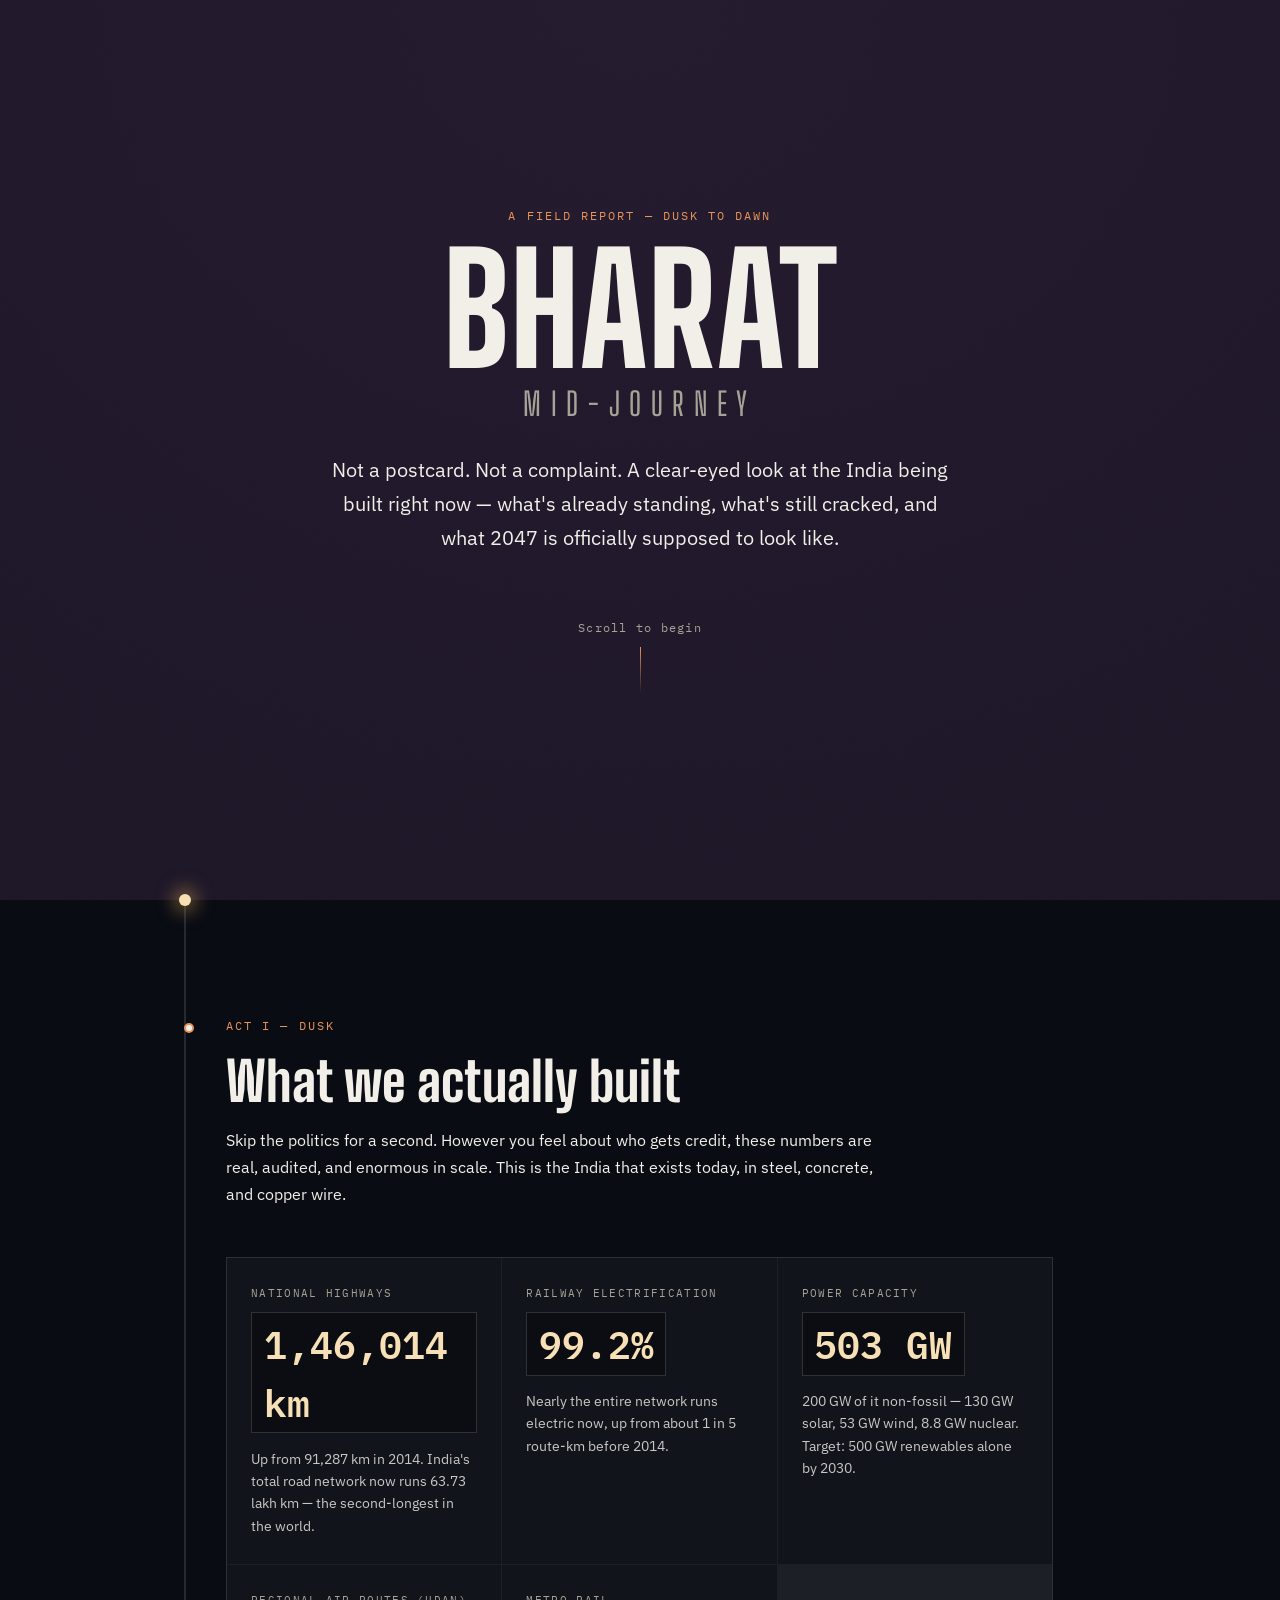
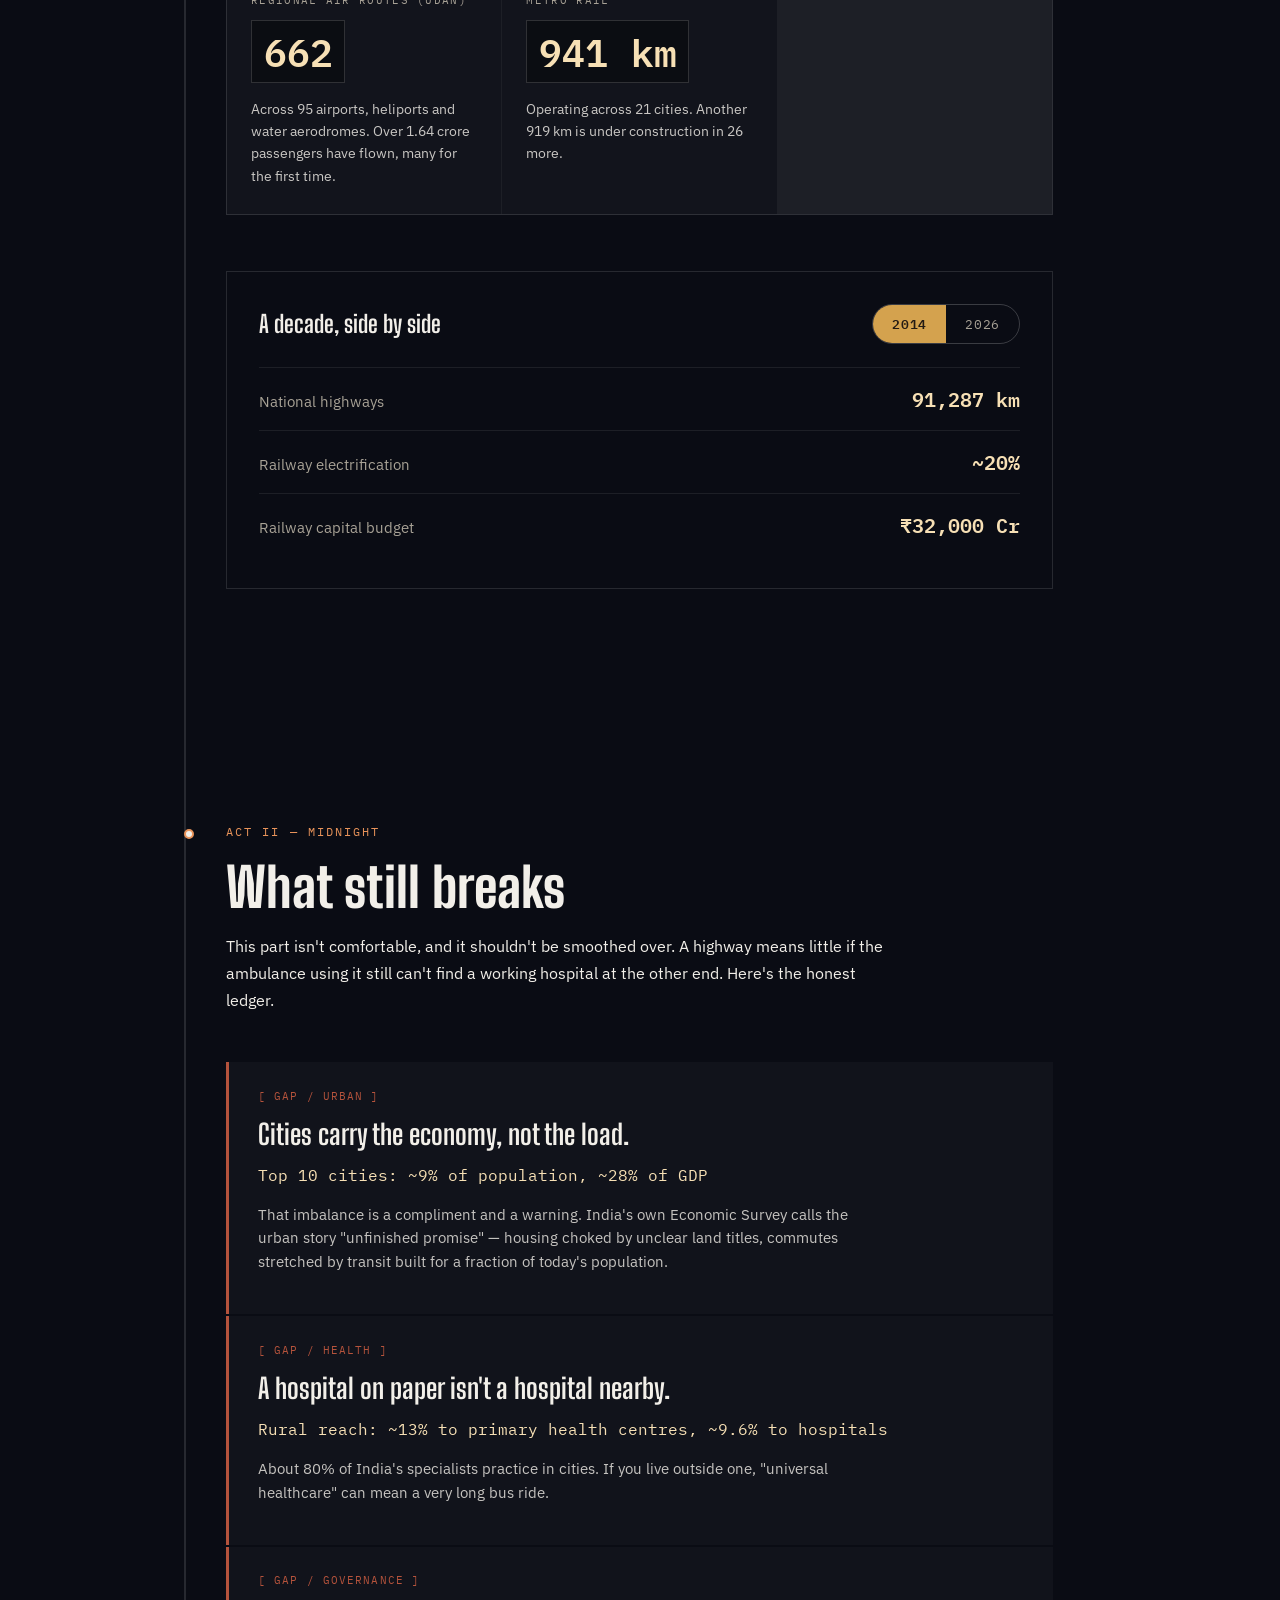
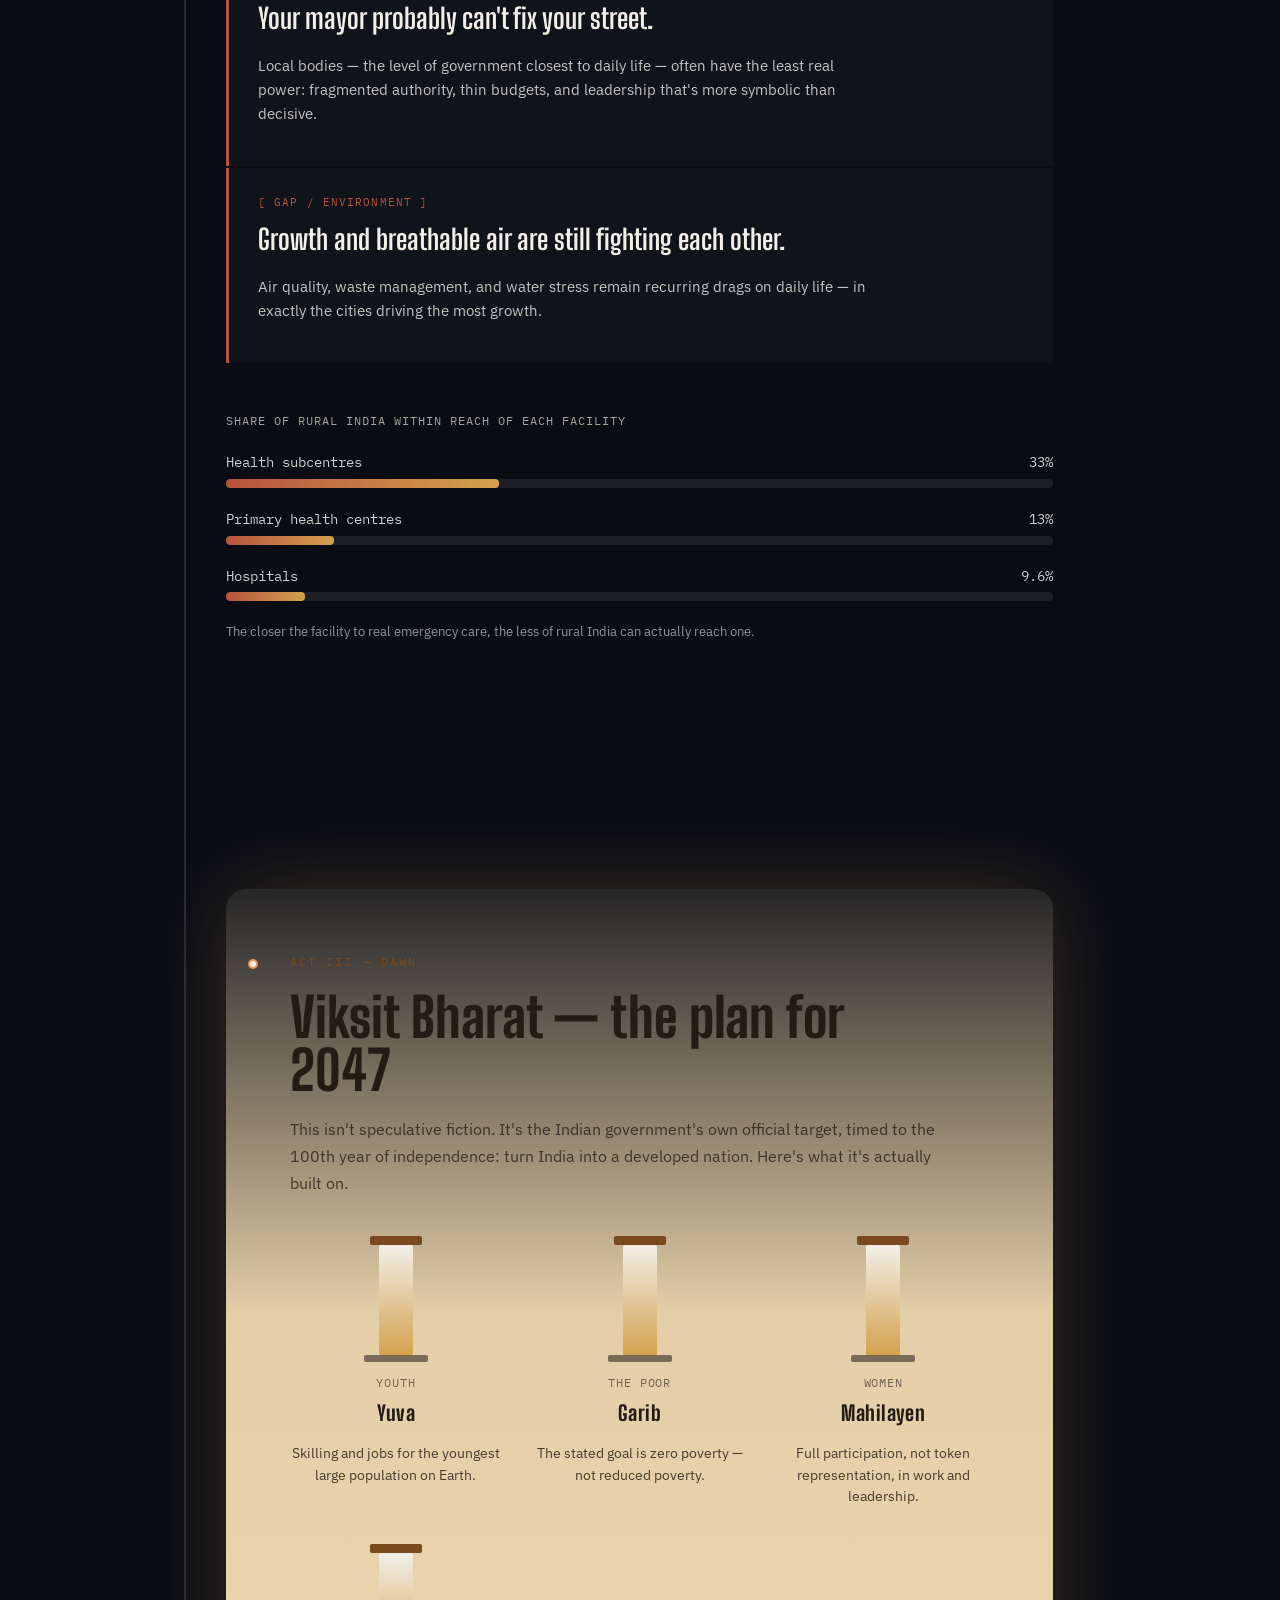
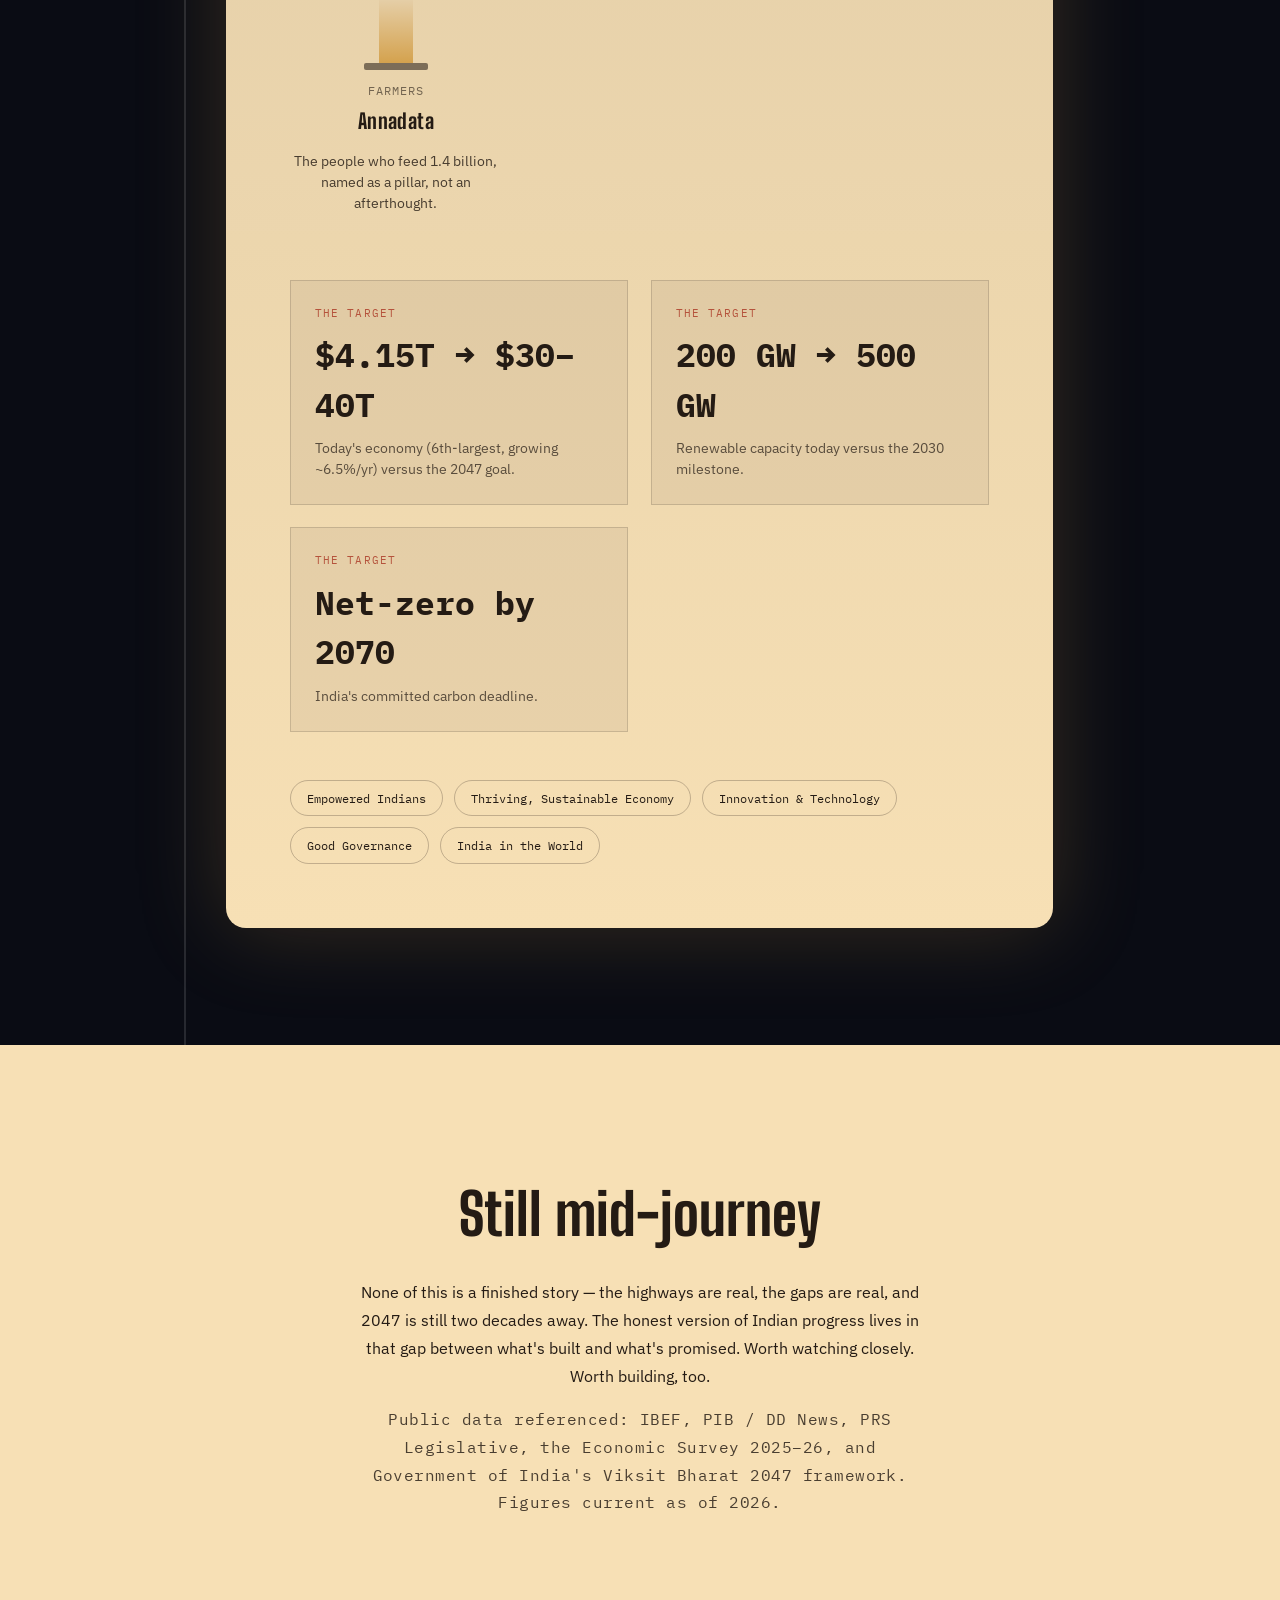
==== bharat-dusk-to-dawn.html @ 15429bdc "Add files via upload" ====
<!DOCTYPE html>
<html lang="en">
<head>
<meta charset="UTF-8">
<meta name="viewport" content="width=device-width, initial-scale=1.0">
<title>Bharat, Mid-Journey — Dusk to Dawn</title>
<meta name="description" content="A field report on India's infrastructure — what's built, what still breaks, and the official 2047 vision.">
<link rel="preconnect" href="https://fonts.googleapis.com">
<link rel="preconnect" href="https://fonts.gstatic.com" crossorigin>
<link href="https://fonts.googleapis.com/css2?family=Big+Shoulders+Display:wght@400;600;700;800;900&family=IBM+Plex+Sans:wght@400;500;600;700&family=IBM+Plex+Mono:wght@400;500;600;700&display=swap" rel="stylesheet">
<style>
  :root{
    --dusk-1:#241b2e;
    --dusk-2:#3a2b45;
    --dusk-glow:#e8935a;
    --midnight-1:#0a0c14;
    --midnight-2:#12141f;
    --rust:#b5533c;
    --dawn-1:#7a4a1e;
    --dawn-2:#d4a24e;
    --dawn-3:#f7e0b5;
    --ink:#241b14;
    --paper:#f2efe9;
    --muted:#a8a296;
    --font-display:'Big Shoulders Display', sans-serif;
    --font-body:'IBM Plex Sans', sans-serif;
    --font-mono:'IBM Plex Mono', monospace;
  }
  *,*::before,*::after{ box-sizing:border-box; }
  html{ scroll-behavior:smooth; }
  body{
    margin:0;
    font-family:var(--font-body);
    color:var(--paper);
    background:var(--midnight-1);
    overflow-x:hidden;
    line-height:1.5;
  }
  img,svg{ display:block; max-width:100%; }
  button{ font-family:inherit; }
  a{ color:inherit; }

  .ambient-bg{
    position:fixed; inset:0; z-index:-2;
    background: radial-gradient(120% 140% at 50% 0%, var(--dusk-1) 0%, var(--dusk-2) 70%);
  }
  .grain{
    position:fixed; inset:0; z-index:-1; opacity:0.05; pointer-events:none;
    mix-blend-mode:overlay;
    background-image:url("data:image/svg+xml,%3Csvg xmlns='http://www.w3.org/2000/svg' width='120' height='120'%3E%3Cfilter id='n'%3E%3CfeTurbulence type='fractalNoise' baseFrequency='0.85' numOctaves='3' stitchTiles='stitch'/%3E%3C/filter%3E%3Crect width='100%25' height='100%25' filter='url(%23n)'/%3E%3C/svg%3E");
    background-size:120px 120px;
  }

  /* ---------- reveal on scroll ---------- */
  .reveal{ opacity:0; transform:translateY(28px); transition:opacity .8s ease, transform .8s ease; }
  .reveal.in-view{ opacity:1; transform:none; }
  .d1{transition-delay:.08s;} .d2{transition-delay:.16s;} .d3{transition-delay:.24s;} .d4{transition-delay:.32s;}
  @media (prefers-reduced-motion:reduce){
    .reveal{ transition:none; opacity:1; transform:none; }
    html{ scroll-behavior:auto; }
  }

  /* ---------- hero ---------- */
  .hero{ min-height:100svh; display:flex; align-items:center; justify-content:center; padding:8vh 6vw; text-align:center; position:relative; }
  .hero-inner{ max-width:900px; }
  .eyebrow{ font-family:var(--font-mono); text-transform:uppercase; letter-spacing:.18em; font-size:.72rem; color:var(--dusk-glow); margin:0 0 1.3rem; }
  .hero-title{ font-family:var(--font-display); font-weight:800; font-size:clamp(4rem,16vw,9.5rem); line-height:.85; margin:0; letter-spacing:.005em; }
  .hero-title-sub{ display:block; font-size:clamp(1.1rem,3.6vw,2rem); font-weight:500; color:var(--muted); letter-spacing:.3em; text-transform:uppercase; margin-top:1rem; }
  .hero-lead{ font-size:clamp(1.02rem,1.9vw,1.28rem); line-height:1.65; color:var(--paper); max-width:620px; margin:2.2rem auto 0; opacity:.92; }
  .scroll-cue{ margin-top:4rem; font-family:var(--font-mono); font-size:.78rem; letter-spacing:.1em; color:var(--muted); display:flex; flex-direction:column; align-items:center; gap:.6rem; }
  .scroll-cue-line{ width:1px; height:46px; background:linear-gradient(var(--dusk-glow), transparent); animation:pulseLine 2.2s ease-in-out infinite; }
  @keyframes pulseLine{ 0%,100%{opacity:.25;} 50%{opacity:1;} }

  /* ---------- journey / spine ---------- */
  .journey{ position:relative; max-width:980px; margin:0 auto; padding:0 6vw 0 76px; }
  .spine{ position:absolute; left:34px; top:0; bottom:0; width:2px; background:rgba(255,255,255,.12); }
  .spine-fill{ position:absolute; left:0; top:0; width:100%; height:0%; background:linear-gradient(180deg, var(--dusk-glow), var(--rust) 45%, var(--dawn-2)); box-shadow:0 0 10px rgba(212,162,78,.5); }
  .spine-dot{ position:absolute; left:50%; top:0; width:12px; height:12px; margin-left:-6px; margin-top:-6px; border-radius:50%; background:var(--dawn-3); box-shadow:0 0 18px 5px rgba(212,162,78,.55); }

  .act{ position:relative; padding:13vh 0; }
  .act-header{ position:relative; max-width:660px; }
  .node{ position:absolute; left:-42px; top:6px; width:10px; height:10px; border-radius:50%; background:var(--paper); border:2px solid var(--dusk-glow); z-index:2; }
  .act-title{ font-family:var(--font-display); font-weight:800; font-size:clamp(2.1rem,5.6vw,3.4rem); line-height:.97; margin:.4rem 0 1.2rem; }
  .act-lead{ font-size:1.03rem; line-height:1.65; opacity:.85; }

  /* ---------- Act I: stat cards ---------- */
  .stat-grid{ display:grid; grid-template-columns:repeat(auto-fit,minmax(220px,1fr)); gap:1px; background:rgba(255,255,255,.08); border:1px solid rgba(255,255,255,.08); margin-top:3rem; }
  .stat-card{ background:rgba(10,12,20,.55); padding:1.7rem 1.5rem; }
  .stat-label{ font-family:var(--font-mono); font-size:.68rem; letter-spacing:.12em; text-transform:uppercase; color:var(--muted); margin-bottom:.7rem; }
  .stat-value{ font-family:var(--font-mono); font-size:clamp(1.7rem,4vw,2.4rem); font-weight:600; color:var(--dawn-3); border:1px solid rgba(255,255,255,.15); display:inline-block; padding:.05em .3em; background:rgba(0,0,0,.35); }
  .stat-note{ margin-top:.9rem; font-size:.9rem; line-height:1.55; opacity:.82; }

  /* ---------- toggle module ---------- */
  .toggle-module{ margin-top:3.5rem; border:1px solid rgba(255,255,255,.12); background:rgba(10,12,20,.5); padding:2rem; }
  .toggle-header{ display:flex; justify-content:space-between; align-items:center; flex-wrap:wrap; gap:1rem; }
  .toggle-header h3{ font-family:var(--font-display); font-size:1.5rem; margin:0; font-weight:700; }
  .toggle-switch{ display:inline-flex; border:1px solid rgba(255,255,255,.2); border-radius:999px; overflow:hidden; }
  .toggle-btn{ background:transparent; border:none; color:var(--muted); font-family:var(--font-mono); padding:.5rem 1.2rem; cursor:pointer; font-size:.82rem; letter-spacing:.05em; }
  .toggle-btn.active{ background:var(--dawn-2); color:var(--ink); font-weight:600; }
  .toggle-btn:focus-visible{ outline:2px solid var(--dawn-3); outline-offset:2px; }
  .toggle-rows{ margin-top:1.4rem; }
  .toggle-row{ display:flex; justify-content:space-between; align-items:baseline; gap:1rem; padding:1rem 0; border-top:1px solid rgba(255,255,255,.08); }
  .toggle-row-label{ font-size:.92rem; color:var(--muted); }
  .toggle-value{ font-family:var(--font-mono); font-size:1.25rem; font-weight:600; color:var(--dawn-3); transition:opacity .18s ease; white-space:nowrap; }
  .toggle-value.fade{ opacity:0; }

  /* ---------- Act II: ledger ---------- */
  .ledger{ margin-top:3rem; display:flex; flex-direction:column; gap:2px; }
  .ledger-entry{ background:rgba(255,255,255,.03); border-left:3px solid var(--rust); padding:1.6rem 1.8rem; }
  .ledger-tag{ font-family:var(--font-mono); font-size:.7rem; letter-spacing:.1em; color:var(--rust); margin-bottom:.5rem; }
  .ledger-headline{ font-family:var(--font-display); font-size:clamp(1.25rem,3vw,1.75rem); font-weight:700; margin:0 0 .6rem; }
  .ledger-stat{ font-family:var(--font-mono); font-size:.98rem; color:var(--dawn-3); margin-bottom:.5rem; }
  .ledger-note{ font-size:.93rem; line-height:1.6; opacity:.8; max-width:620px; }

  .bar-chart{ margin-top:3rem; }
  .bar-chart-title{ font-family:var(--font-mono); font-size:.78rem; letter-spacing:.08em; text-transform:uppercase; color:var(--muted); margin-bottom:1.4rem; }
  .bar-row{ margin-bottom:1.3rem; }
  .bar-row-label{ display:flex; justify-content:space-between; font-family:var(--font-mono); font-size:.85rem; margin-bottom:.4rem; color:var(--paper); opacity:.85; }
  .bar-track{ height:9px; background:rgba(255,255,255,.08); border-radius:4px; overflow:hidden; }
  .bar-fill{ height:100%; width:0%; background:linear-gradient(90deg,var(--rust),var(--dawn-2)); transition:width 1.4s cubic-bezier(.16,1,.3,1); border-radius:4px; }
  .bar-note{ margin-top:.8rem; font-size:.82rem; opacity:.6; }

  /* ---------- Act III: vision ---------- */
  .act-3-panel{ background:linear-gradient(180deg, rgba(247,224,181,.12), rgba(247,224,181,.92) 26%, var(--dawn-3) 100%); border-radius:20px; padding:clamp(2rem,5vw,4rem); box-shadow:0 0 90px rgba(212,162,78,.22); color:var(--ink); }
  .act-3-panel .eyebrow{ color:var(--dawn-1); }
  .act-3-panel .act-lead{ opacity:.78; }

  .pillars{ display:grid; grid-template-columns:repeat(auto-fit,minmax(190px,1fr)); gap:2rem; margin-top:3rem; }
  .pillar{ text-align:center; }
  .pillar-column{ width:34px; height:110px; margin:0 auto 1.2rem; background:linear-gradient(180deg,var(--paper),var(--dawn-2)); position:relative; border-radius:2px 2px 0 0; }
  .pillar-column::before{ content:''; position:absolute; top:-9px; left:-9px; right:-9px; height:9px; background:var(--dawn-1); border-radius:2px; }
  .pillar-column::after{ content:''; position:absolute; bottom:-7px; left:-15px; right:-15px; height:7px; background:var(--ink); opacity:.55; border-radius:2px; }
  .pillar-en{ font-family:var(--font-mono); font-size:.72rem; color:var(--ink); opacity:.6; text-transform:uppercase; letter-spacing:.08em; margin-bottom:.4rem; }
  .pillar-name{ font-family:var(--font-display); font-weight:800; font-size:1.3rem; letter-spacing:.02em; margin-bottom:.6rem; }
  .pillar-desc{ font-size:.88rem; line-height:1.5; opacity:.82; }

  .targets-grid{ display:grid; grid-template-columns:repeat(auto-fit,minmax(230px,1fr)); gap:1.4rem; margin-top:3.2rem; }
  .target-card{ background:rgba(36,27,20,.06); border:1px solid rgba(36,27,20,.16); padding:1.5rem; }
  .target-tag{ font-family:var(--font-mono); font-size:.68rem; letter-spacing:.1em; text-transform:uppercase; color:var(--rust); margin-bottom:.6rem; }
  .target-value{ font-family:var(--font-mono); font-size:clamp(1.5rem,3vw,2.05rem); font-weight:700; color:var(--ink); }
  .target-note{ margin-top:.6rem; font-size:.86rem; opacity:.72; }

  .themes-tags{ margin-top:3rem; display:flex; flex-wrap:wrap; gap:.7rem; }
  .theme-tag{ font-family:var(--font-mono); font-size:.78rem; padding:.5rem 1rem; border:1px solid rgba(36,27,20,.25); border-radius:999px; }

  /* ---------- closing ---------- */
  .closing{ background:var(--dawn-3); color:var(--ink); text-align:center; padding:14vh 6vw 8vh; }
  .closing h2{ font-family:var(--font-display); font-size:clamp(2.1rem,5.6vw,3.6rem); font-weight:800; margin:0 0 1.3rem; }
  .closing p{ max-width:580px; margin:0 auto 1rem; font-size:1.02rem; line-height:1.7; opacity:.82; }
  .source-note{ margin-top:3rem; font-family:var(--font-mono); font-size:.72rem; opacity:.55; letter-spacing:.03em; }

  @media (max-width:640px){
    .journey{ padding:0 6vw 0 48px; }
    .spine{ left:20px; }
    .node{ left:-28px; }
    .act{ padding:9vh 0; }
    .toggle-header{ flex-direction:column; align-items:flex-start; }
  }
</style>
</head>
<body>

<div class="ambient-bg" id="ambientBg"></div>
<div class="grain"></div>

<header class="hero">
  <div class="hero-inner">
    <p class="eyebrow reveal">A field report — dusk to dawn</p>
    <h1 class="hero-title reveal">BHARAT<span class="hero-title-sub">Mid-Journey</span></h1>
    <p class="hero-lead reveal">Not a postcard. Not a complaint. A clear-eyed look at the India being built right now — what's already standing, what's still cracked, and what 2047 is officially supposed to look like.</p>
    <div class="scroll-cue reveal">
      <span>Scroll to begin</span>
      <div class="scroll-cue-line"></div>
    </div>
  </div>
</header>

<main class="journey" id="journey">
  <div class="spine">
    <div class="spine-fill" id="spineFill"></div>
    <div class="spine-dot" id="spineDot"></div>
  </div>

  <!-- ACT I -->
  <section class="act act-1" id="act1">
    <div class="act-header">
      <span class="node"></span>
      <p class="eyebrow reveal">Act I — Dusk</p>
      <h2 class="act-title reveal">What we actually built</h2>
      <p class="act-lead reveal">Skip the politics for a second. However you feel about who gets credit, these numbers are real, audited, and enormous in scale. This is the India that exists today, in steel, concrete, and copper wire.</p>
    </div>

    <div class="stat-grid">
      <div class="stat-card reveal" data-count-parent>
        <div class="stat-label">National highways</div>
        <div class="stat-value count" data-target="146566" data-suffix=" km">0 km</div>
        <div class="stat-note">Up from 91,287 km in 2014. India's total road network now runs 63.73 lakh km — the second-longest in the world.</div>
      </div>
      <div class="stat-card reveal d1" data-count-parent>
        <div class="stat-label">Railway electrification</div>
        <div class="stat-value count" data-target="99.6" data-decimals="1" data-suffix="%">0%</div>
        <div class="stat-note">Nearly the entire network runs electric now, up from about 1 in 5 route-km before 2014.</div>
      </div>
      <div class="stat-card reveal d2" data-count-parent>
        <div class="stat-label">Power capacity</div>
        <div class="stat-value count" data-target="505" data-suffix=" GW">0 GW</div>
        <div class="stat-note">200 GW of it non-fossil — 130 GW solar, 53 GW wind, 8.8 GW nuclear. Target: 500 GW renewables alone by 2030.</div>
      </div>
      <div class="stat-card reveal d3" data-count-parent>
        <div class="stat-label">Regional air routes (UDAN)</div>
        <div class="stat-value count" data-target="665" data-suffix="">0</div>
        <div class="stat-note">Across 95 airports, heliports and water aerodromes. Over 1.64 crore passengers have flown, many for the first time.</div>
      </div>
      <div class="stat-card reveal d4" data-count-parent>
        <div class="stat-label">Metro rail</div>
        <div class="stat-value count" data-target="945" data-suffix=" km">0 km</div>
        <div class="stat-note">Operating across 21 cities. Another 919 km is under construction in 26 more.</div>
      </div>
    </div>

    <div class="toggle-module reveal">
      <div class="toggle-header">
        <h3>A decade, side by side</h3>
        <div class="toggle-switch" role="tablist" aria-label="Choose year">
          <button class="toggle-btn active" data-year="2014" role="tab" aria-selected="true">2014</button>
          <button class="toggle-btn" data-year="2026" role="tab" aria-selected="false">2026</button>
        </div>
      </div>
      <div class="toggle-rows">
        <div class="toggle-row">
          <span class="toggle-row-label">National highways</span>
          <span class="toggle-value" data-2014="91,287 km" data-2026="1,46,566 km">91,287 km</span>
        </div>
        <div class="toggle-row">
          <span class="toggle-row-label">Railway electrification</span>
          <span class="toggle-value" data-2014="~20%" data-2026="99.6%">~20%</span>
        </div>
        <div class="toggle-row">
          <span class="toggle-row-label">Railway capital budget</span>
          <span class="toggle-value" data-2014="₹32,000 Cr" data-2026="₹2.78 lakh Cr">₹32,000 Cr</span>
        </div>
      </div>
    </div>
  </section>

  <!-- ACT II -->
  <section class="act act-2" id="act2">
    <div class="act-header">
      <span class="node"></span>
      <p class="eyebrow reveal">Act II — Midnight</p>
      <h2 class="act-title reveal">What still breaks</h2>
      <p class="act-lead reveal">This part isn't comfortable, and it shouldn't be smoothed over. A highway means little if the ambulance using it still can't find a working hospital at the other end. Here's the honest ledger.</p>
    </div>

    <div class="ledger">
      <div class="ledger-entry reveal">
        <div class="ledger-tag">[ GAP / URBAN ]</div>
        <h3 class="ledger-headline">Cities carry the economy, not the load.</h3>
        <div class="ledger-stat">Top 10 cities: ~9% of population, ~28% of GDP</div>
        <p class="ledger-note">That imbalance is a compliment and a warning. India's own Economic Survey calls the urban story "unfinished promise" — housing choked by unclear land titles, commutes stretched by transit built for a fraction of today's population.</p>
      </div>
      <div class="ledger-entry reveal">
        <div class="ledger-tag">[ GAP / HEALTH ]</div>
        <h3 class="ledger-headline">A hospital on paper isn't a hospital nearby.</h3>
        <div class="ledger-stat">Rural reach: ~13% to primary health centres, ~9.6% to hospitals</div>
        <p class="ledger-note">About 80% of India's specialists practice in cities. If you live outside one, "universal healthcare" can mean a very long bus ride.</p>
      </div>
      <div class="ledger-entry reveal">
        <div class="ledger-tag">[ GAP / GOVERNANCE ]</div>
        <h3 class="ledger-headline">Your mayor probably can't fix your street.</h3>
        <p class="ledger-note">Local bodies — the level of government closest to daily life — often have the least real power: fragmented authority, thin budgets, and leadership that's more symbolic than decisive.</p>
      </div>
      <div class="ledger-entry reveal">
        <div class="ledger-tag">[ GAP / ENVIRONMENT ]</div>
        <h3 class="ledger-headline">Growth and breathable air are still fighting each other.</h3>
        <p class="ledger-note">Air quality, waste management, and water stress remain recurring drags on daily life — in exactly the cities driving the most growth.</p>
      </div>
    </div>

    <div class="bar-chart reveal">
      <div class="bar-chart-title">Share of rural India within reach of each facility</div>
      <div class="bar-row">
        <div class="bar-row-label"><span>Health subcentres</span><span>33%</span></div>
        <div class="bar-track"><div class="bar-fill" data-width="33"></div></div>
      </div>
      <div class="bar-row">
        <div class="bar-row-label"><span>Primary health centres</span><span>13%</span></div>
        <div class="bar-track"><div class="bar-fill" data-width="13"></div></div>
      </div>
      <div class="bar-row">
        <div class="bar-row-label"><span>Hospitals</span><span>9.6%</span></div>
        <div class="bar-track"><div class="bar-fill" data-width="9.6"></div></div>
      </div>
      <p class="bar-note">The closer the facility to real emergency care, the less of rural India can actually reach one.</p>
    </div>
  </section>

  <!-- ACT III -->
  <section class="act act-3" id="act3">
    <div class="act-3-panel">
      <div class="act-header">
        <span class="node"></span>
        <p class="eyebrow reveal">Act III — Dawn</p>
        <h2 class="act-title reveal">Viksit Bharat — the plan for 2047</h2>
        <p class="act-lead reveal">This isn't speculative fiction. It's the Indian government's own official target, timed to the 100th year of independence: turn India into a developed nation. Here's what it's actually built on.</p>
      </div>

      <div class="pillars">
        <div class="pillar reveal">
          <div class="pillar-column"></div>
          <div class="pillar-en">Youth</div>
          <div class="pillar-name">Yuva</div>
          <p class="pillar-desc">Skilling and jobs for the youngest large population on Earth.</p>
        </div>
        <div class="pillar reveal d1">
          <div class="pillar-column"></div>
          <div class="pillar-en">The poor</div>
          <div class="pillar-name">Garib</div>
          <p class="pillar-desc">The stated goal is zero poverty — not reduced poverty.</p>
        </div>
        <div class="pillar reveal d2">
          <div class="pillar-column"></div>
          <div class="pillar-en">Women</div>
          <div class="pillar-name">Mahilayen</div>
          <p class="pillar-desc">Full participation, not token representation, in work and leadership.</p>
        </div>
        <div class="pillar reveal d3">
          <div class="pillar-column"></div>
          <div class="pillar-en">Farmers</div>
          <div class="pillar-name">Annadata</div>
          <p class="pillar-desc">The people who feed 1.4 billion, named as a pillar, not an afterthought.</p>
        </div>
      </div>

      <div class="targets-grid">
        <div class="target-card reveal">
          <div class="target-tag">The target</div>
          <div class="target-value">$4.15T → $30–40T</div>
          <div class="target-note">Today's economy (6th-largest, growing ~6.5%/yr) versus the 2047 goal.</div>
        </div>
        <div class="target-card reveal d1">
          <div class="target-tag">The target</div>
          <div class="target-value">200 GW → 500 GW</div>
          <div class="target-note">Renewable capacity today versus the 2030 milestone.</div>
        </div>
        <div class="target-card reveal d2">
          <div class="target-tag">The target</div>
          <div class="target-value">Net-zero by 2070</div>
          <div class="target-note">India's committed carbon deadline.</div>
        </div>
      </div>

      <div class="themes-tags reveal">
        <span class="theme-tag">Empowered Indians</span>
        <span class="theme-tag">Thriving, Sustainable Economy</span>
        <span class="theme-tag">Innovation &amp; Technology</span>
        <span class="theme-tag">Good Governance</span>
        <span class="theme-tag">India in the World</span>
      </div>
    </div>
  </section>
</main>

<footer class="closing">
  <h2 class="reveal">Still mid-journey</h2>
  <p class="reveal">None of this is a finished story — the highways are real, the gaps are real, and 2047 is still two decades away. The honest version of Indian progress lives in that gap between what's built and what's promised. Worth watching closely. Worth building, too.</p>
  <p class="source-note">Public data referenced: IBEF, PIB / DD News, PRS Legislative, the Economic Survey 2025–26, and Government of India's Viksit Bharat 2047 framework. Figures current as of 2026.</p>
</footer>

<script>
(function(){
  // ---------- reveal on scroll ----------
  var revealEls = document.querySelectorAll('.reveal');
  var io = new IntersectionObserver(function(entries){
    entries.forEach(function(e){
      if(e.isIntersecting){
        e.target.classList.add('in-view');
        io.unobserve(e.target);
      }
    });
  },{threshold:0.15, rootMargin:'0px 0px -8% 0px'});
  revealEls.forEach(function(el){ io.observe(el); });

  // ---------- count-up numbers ----------
  var countEls = document.querySelectorAll('.count');
  var countIo = new IntersectionObserver(function(entries){
    entries.forEach(function(e){
      if(e.isIntersecting){
        animateCount(e.target);
        countIo.unobserve(e.target);
      }
    });
  },{threshold:0.4});
  countEls.forEach(function(el){ countIo.observe(el); });

  function animateCount(el){
    var target = parseFloat(el.dataset.target);
    var decimals = parseInt(el.dataset.decimals || '0', 10);
    var suffix = el.dataset.suffix || '';
    var duration = 1500;
    var start = null;
    function tick(ts){
      if(!start) start = ts;
      var t = Math.min(1, (ts - start) / duration);
      var eased = 1 - Math.pow(1 - t, 3);
      var val = target * eased;
      el.textContent = val.toLocaleString('en-IN', {maximumFractionDigits:decimals, minimumFractionDigits:decimals}) + suffix;
      if(t < 1) requestAnimationFrame(tick);
    }
    requestAnimationFrame(tick);
  }

  // ---------- bar chart reveal ----------
  var bars = document.querySelectorAll('.bar-fill');
  var barIo = new IntersectionObserver(function(entries){
    entries.forEach(function(e){
      if(e.isIntersecting){
        e.target.style.width = e.target.dataset.width + '%';
        barIo.unobserve(e.target);
      }
    });
  },{threshold:0.4});
  bars.forEach(function(b){ barIo.observe(b); });

  // ---------- toggle switch ----------
  var toggleBtns = document.querySelectorAll('.toggle-btn');
  var toggleValues = document.querySelectorAll('.toggle-value');
  toggleBtns.forEach(function(btn){
    btn.addEventListener('click', function(){
      toggleBtns.forEach(function(b){ b.classList.remove('active'); b.setAttribute('aria-selected','false'); });
      btn.classList.add('active');
      btn.setAttribute('aria-selected','true');
      var year = btn.dataset.year;
      toggleValues.forEach(function(v){
        v.classList.add('fade');
        setTimeout(function(){
          v.textContent = v.dataset[year];
          v.classList.remove('fade');
        }, 160);
      });
    });
  });

  // ---------- ambient background + spine progress ----------
  var ambientBg = document.getElementById('ambientBg');
  var journey = document.getElementById('journey');
  var spineFill = document.getElementById('spineFill');
  var spineDot = document.getElementById('spineDot');

  var duskC = [0x24,0x1b,0x2e];
  var midC = [0x0a,0x0c,0x14];
  var dawnC = [0xd4,0xa2,0x4e];
  var dawnLightC = [0xf7,0xe0,0xb5];

  function lerp(a,b,t){ return a + (b-a) * t; }
  function lerpColor(c1,c2,t){ return [0,1,2].map(function(i){ return Math.round(lerp(c1[i],c2[i],t)); }); }
  function toRgb(c){ return 'rgb(' + c[0] + ',' + c[1] + ',' + c[2] + ')'; }

  function colorAt(p){
    if(p < 0.4){ return lerpColor(duskC, midC, p/0.4); }
    if(p < 0.7){ return midC; }
    if(p < 0.95){ return lerpColor(midC, dawnC, (p-0.7)/0.25); }
    return lerpColor(dawnC, dawnLightC, (p-0.95)/0.05);
  }

  var journeyTop = 0, journeyHeight = 1;
  function measure(){
    journeyTop = journey.offsetTop;
    journeyHeight = journey.offsetHeight || 1;
  }

  var ticking = false;
  function updateAll(){
    var viewportRef = window.scrollY + window.innerHeight * 0.45;
    var p = (viewportRef - journeyTop) / journeyHeight;
    p = Math.min(1, Math.max(0, p));

    var top = colorAt(p);
    var bottom = colorAt(Math.min(1, p + 0.1));
    ambientBg.style.background = 'radial-gradient(120% 140% at 50% 0%, ' + toRgb(top) + ' 0%, ' + toRgb(bottom) + ' 75%)';

    spineFill.style.height = (p * 100) + '%';
    spineDot.style.top = (p * 100) + '%';

    ticking = false;
  }

  function onScroll(){
    if(!ticking){
      requestAnimationFrame(updateAll);
      ticking = true;
    }
  }

  window.addEventListener('scroll', onScroll, {passive:true});
  window.addEventListener('resize', function(){ measure(); updateAll(); });
  measure();
  updateAll();
})();
</script>

</body>
</html>
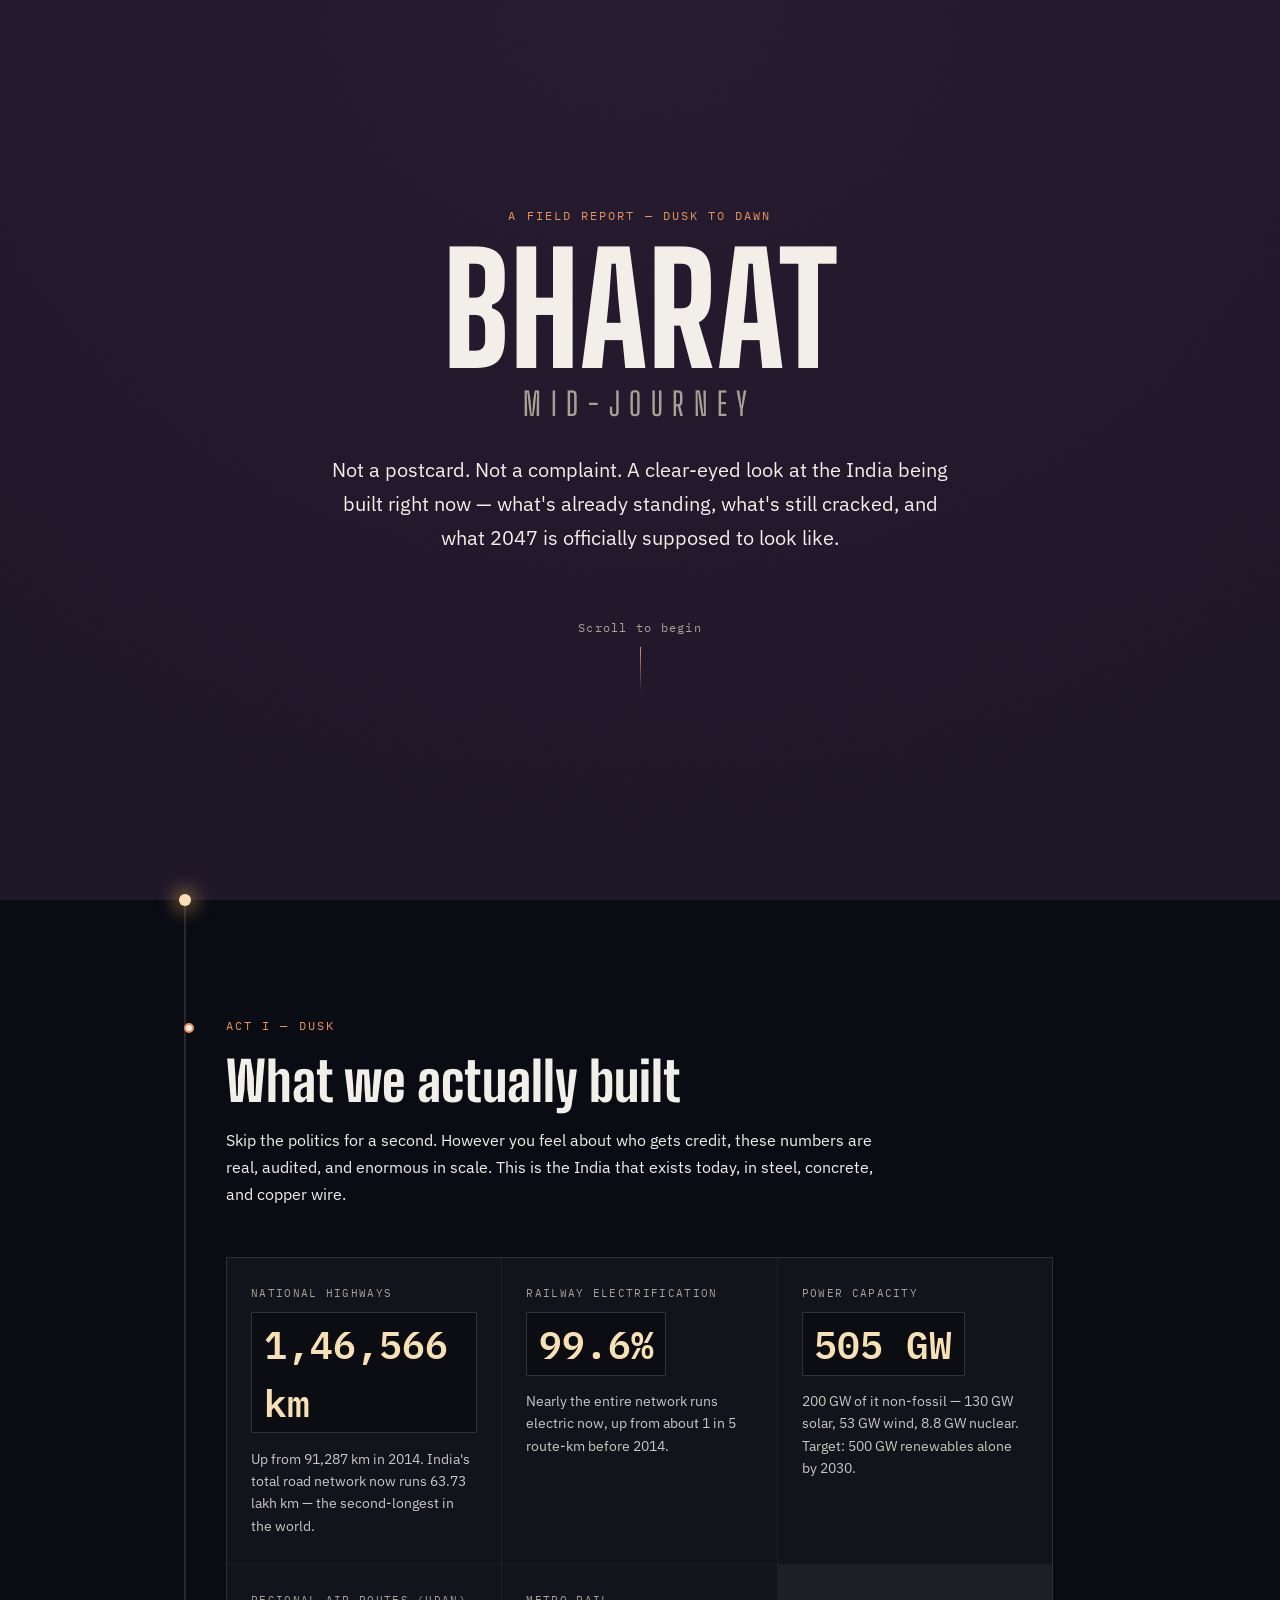
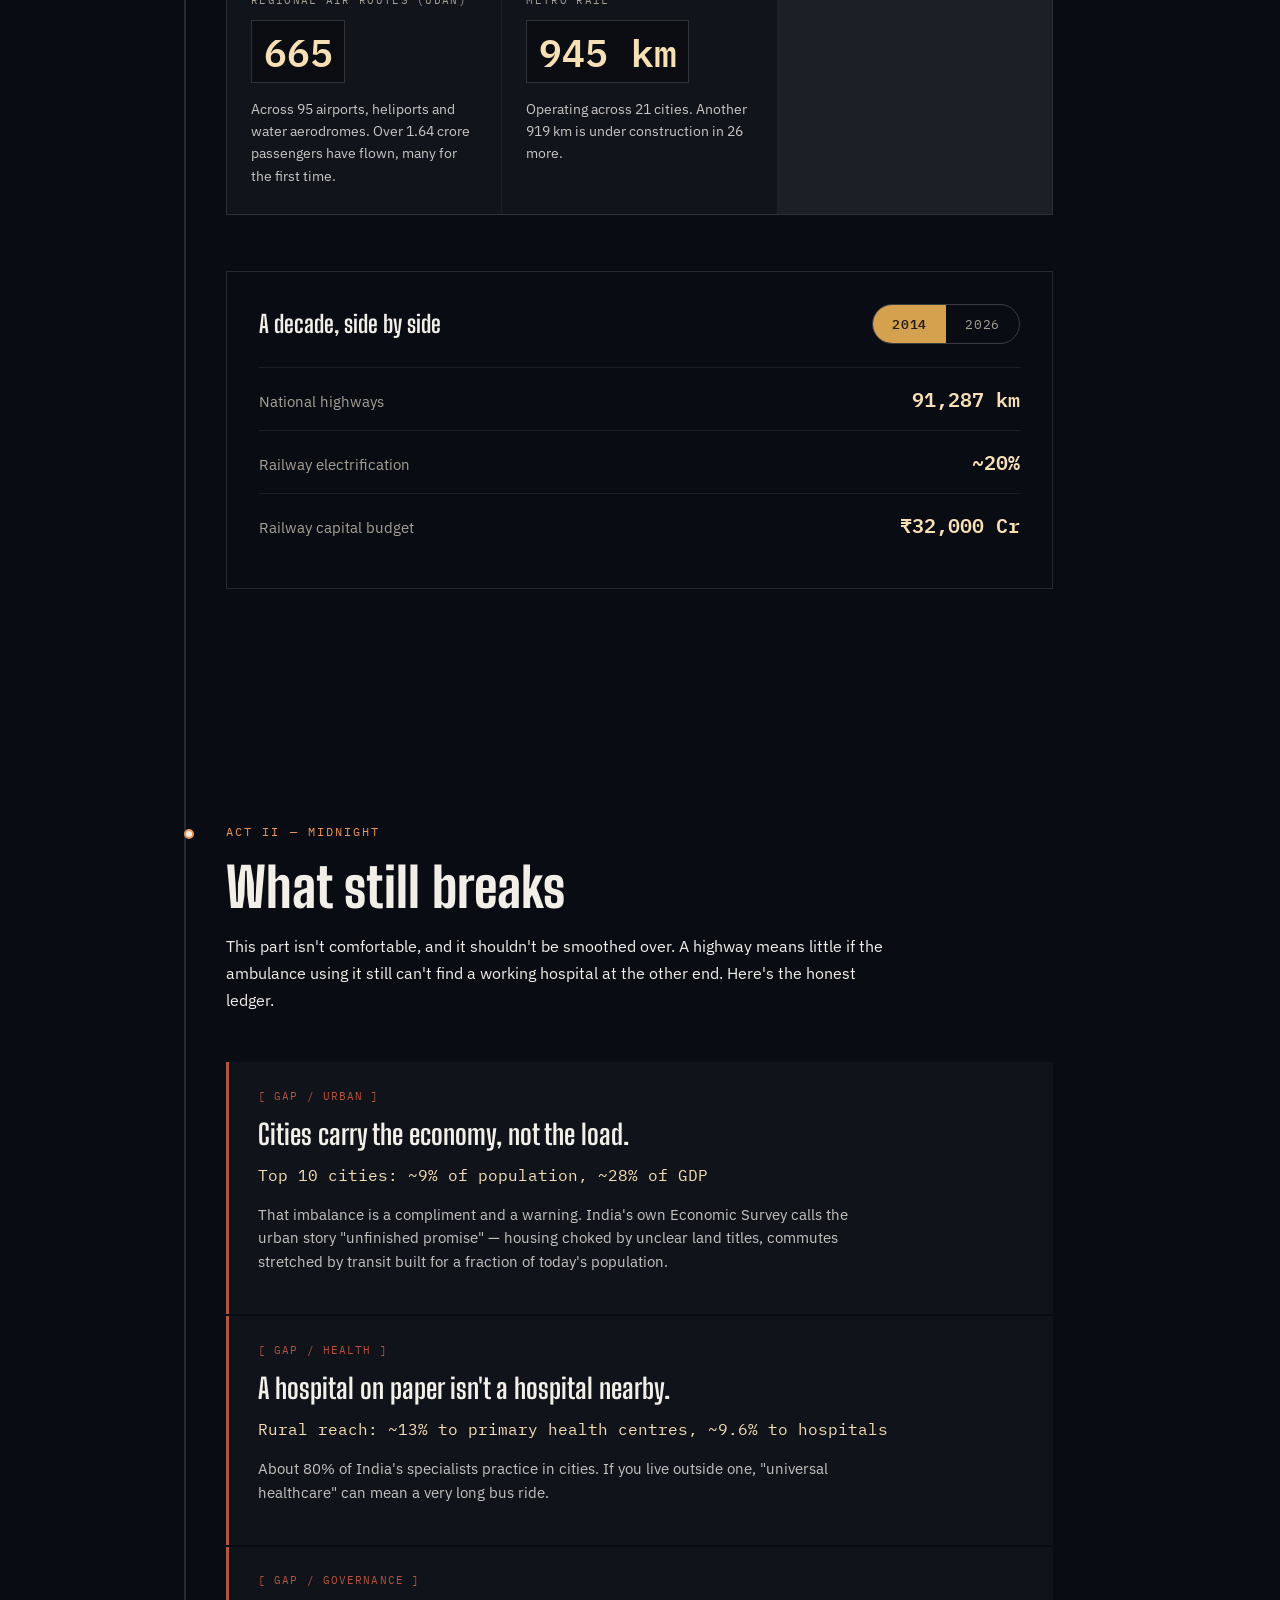
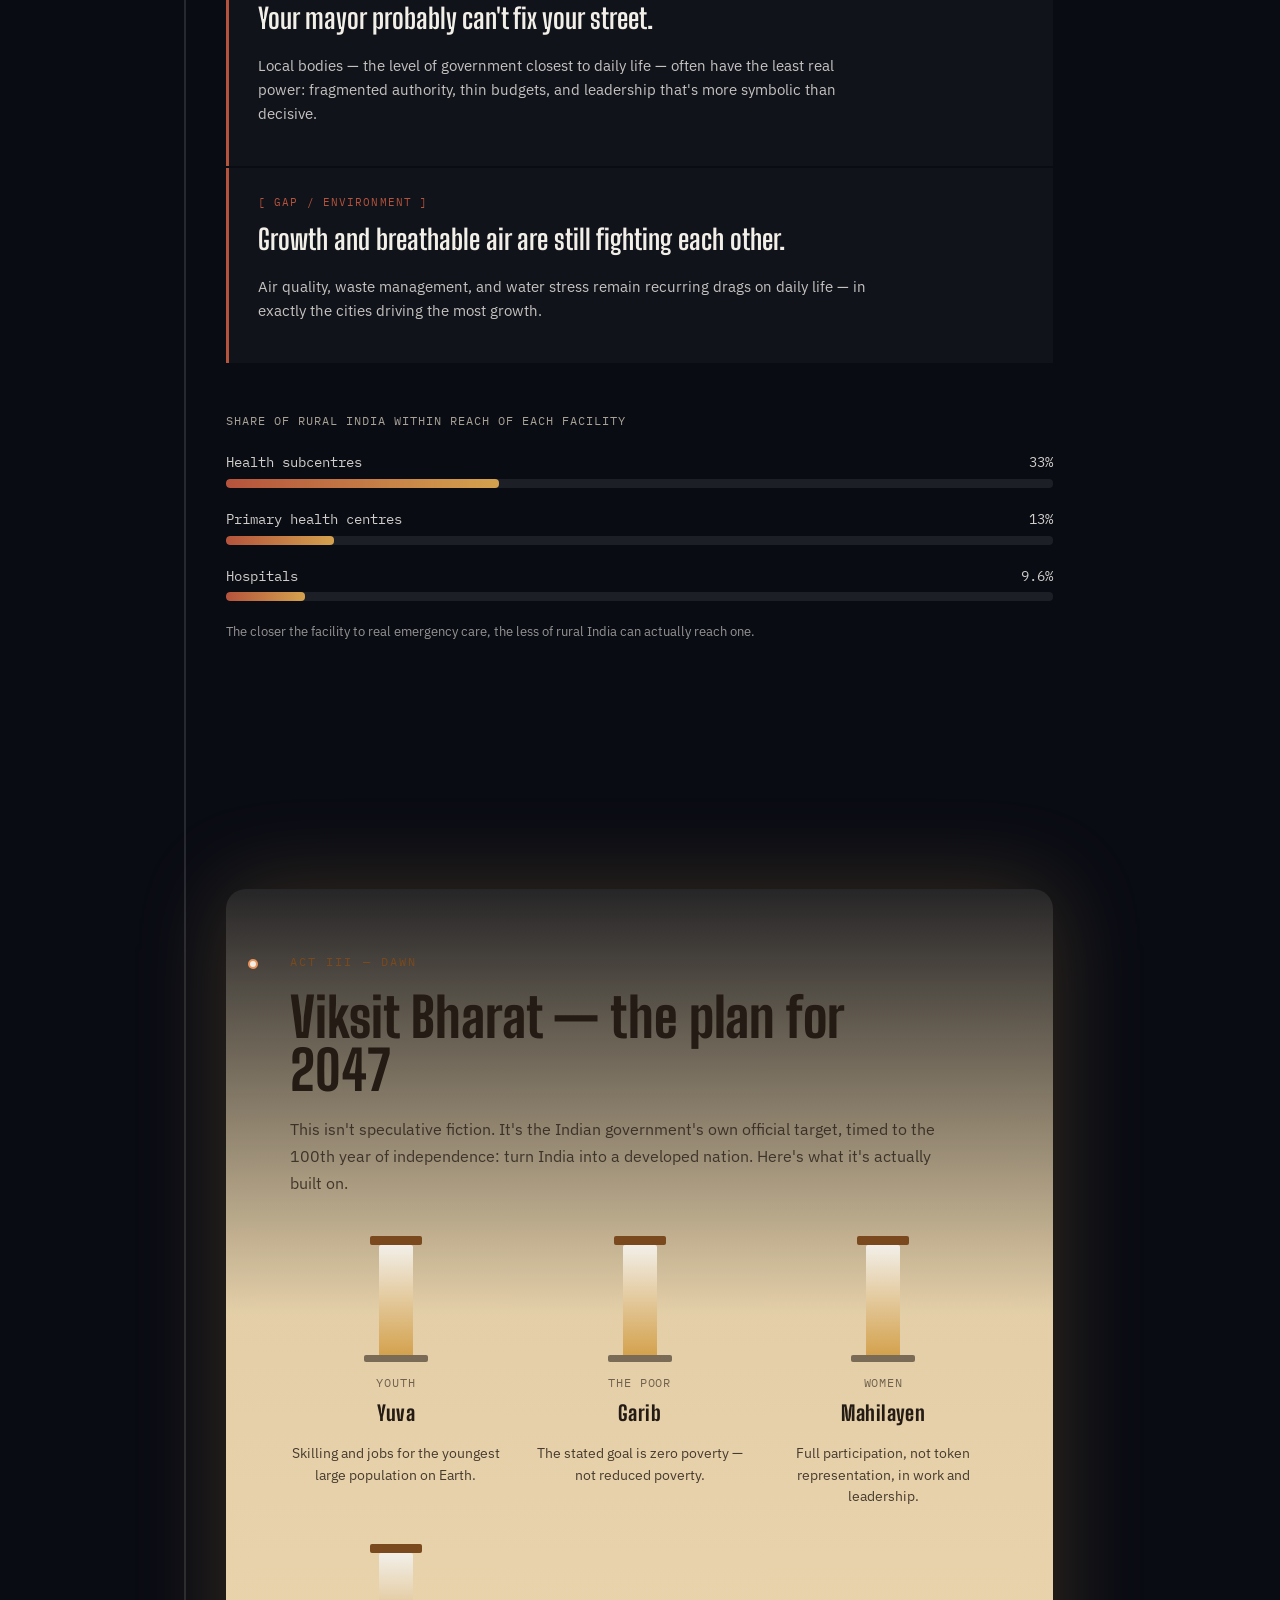
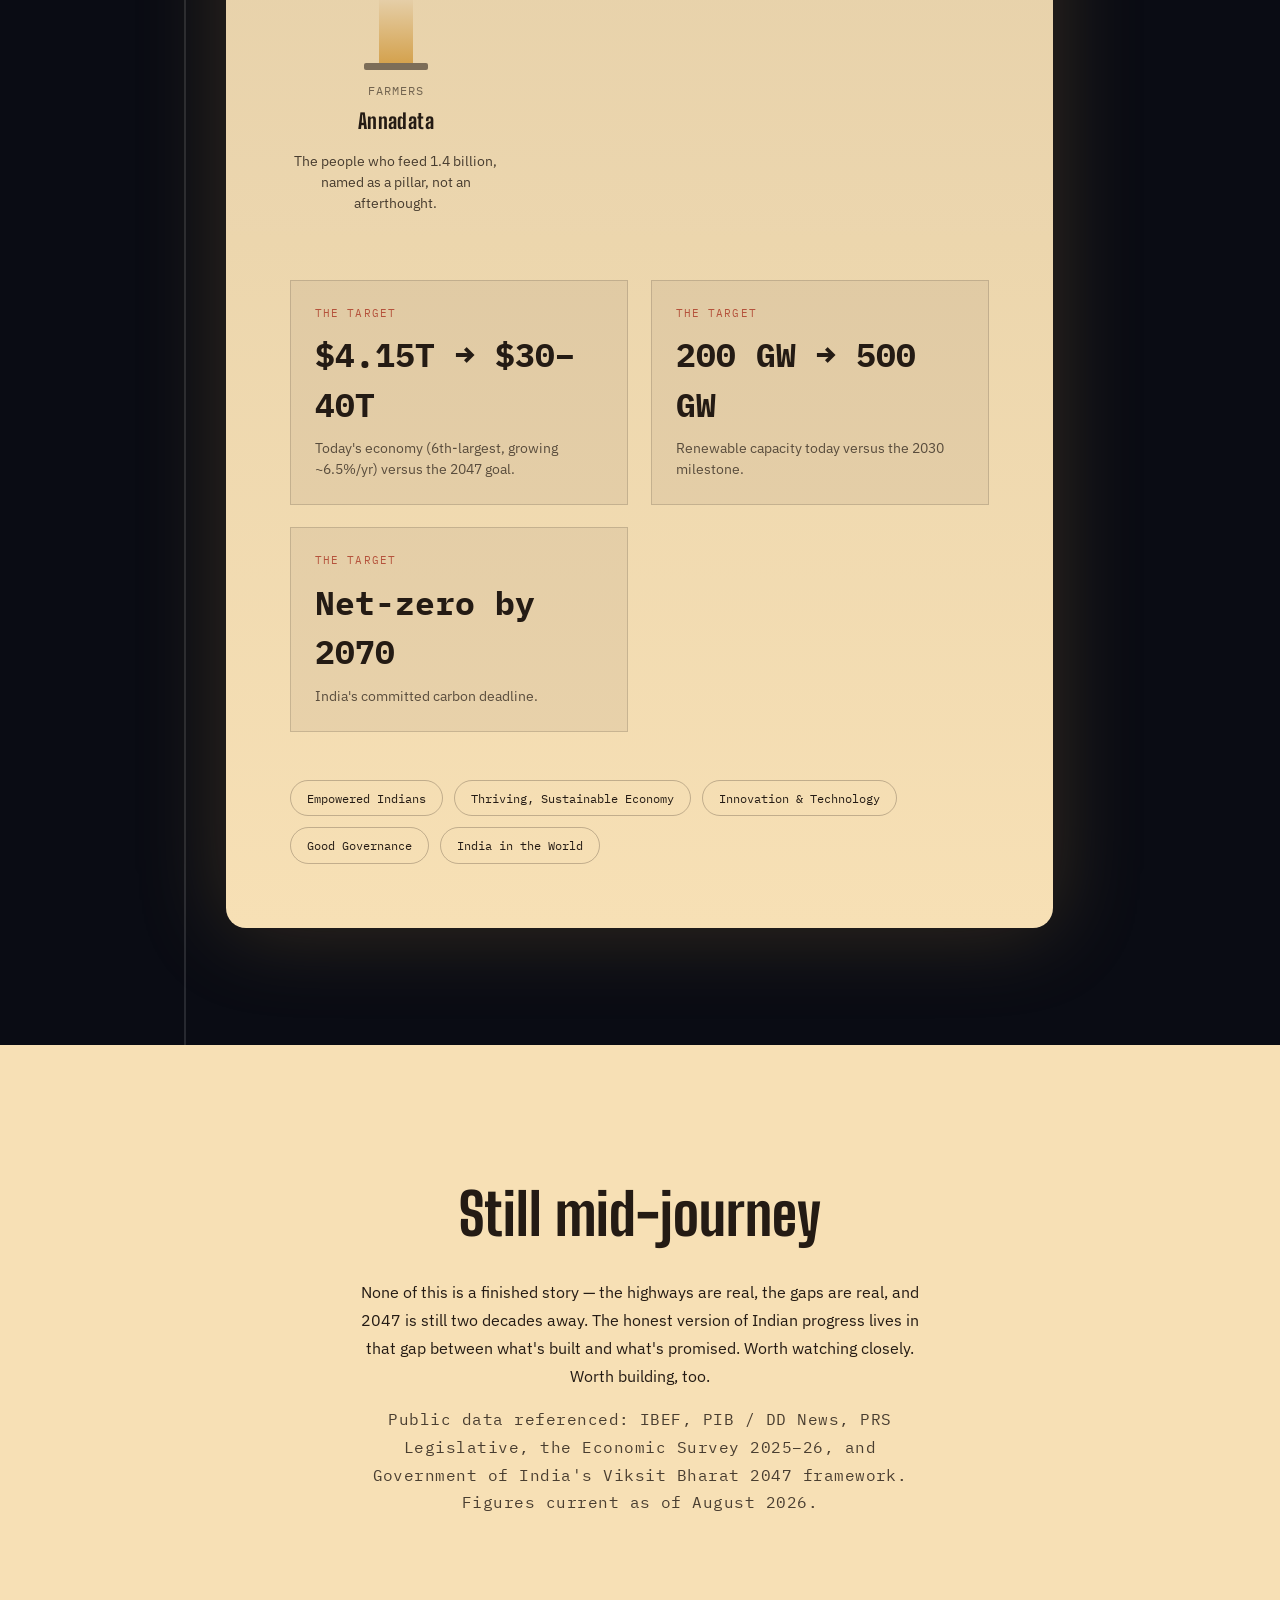
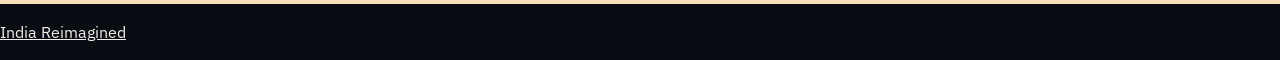
==== commit 6cbf44bc: "Update footer and source note in HTML file Updated the source note date to August 2026 and added a n" ====
--- a/bharat-dusk-to-dawn.html
+++ b/bharat-dusk-to-dawn.html
@@ -364,7 +364,22 @@
 <footer class="closing">
   <h2 class="reveal">Still mid-journey</h2>
   <p class="reveal">None of this is a finished story — the highways are real, the gaps are real, and 2047 is still two decades away. The honest version of Indian progress lives in that gap between what's built and what's promised. Worth watching closely. Worth building, too.</p>
-  <p class="source-note">Public data referenced: IBEF, PIB / DD News, PRS Legislative, the Economic Survey 2025–26, and Government of India's Viksit Bharat 2047 framework. Figures current as of 2026.</p>
+  <p class="source-note">Public data referenced: IBEF, PIB / DD News, PRS Legislative, the Economic Survey 2025–26, and Government of India's Viksit Bharat 2047 framework. Figures current as of August 2026.</p>
+</footer>
+
+<footer>
+
+<div class="container">
+
+<p>
+
+<a href="index.html" class="button">
+  India Reimagined
+
+</p>
+
+</div>
+
 </footer>
 
 <script>
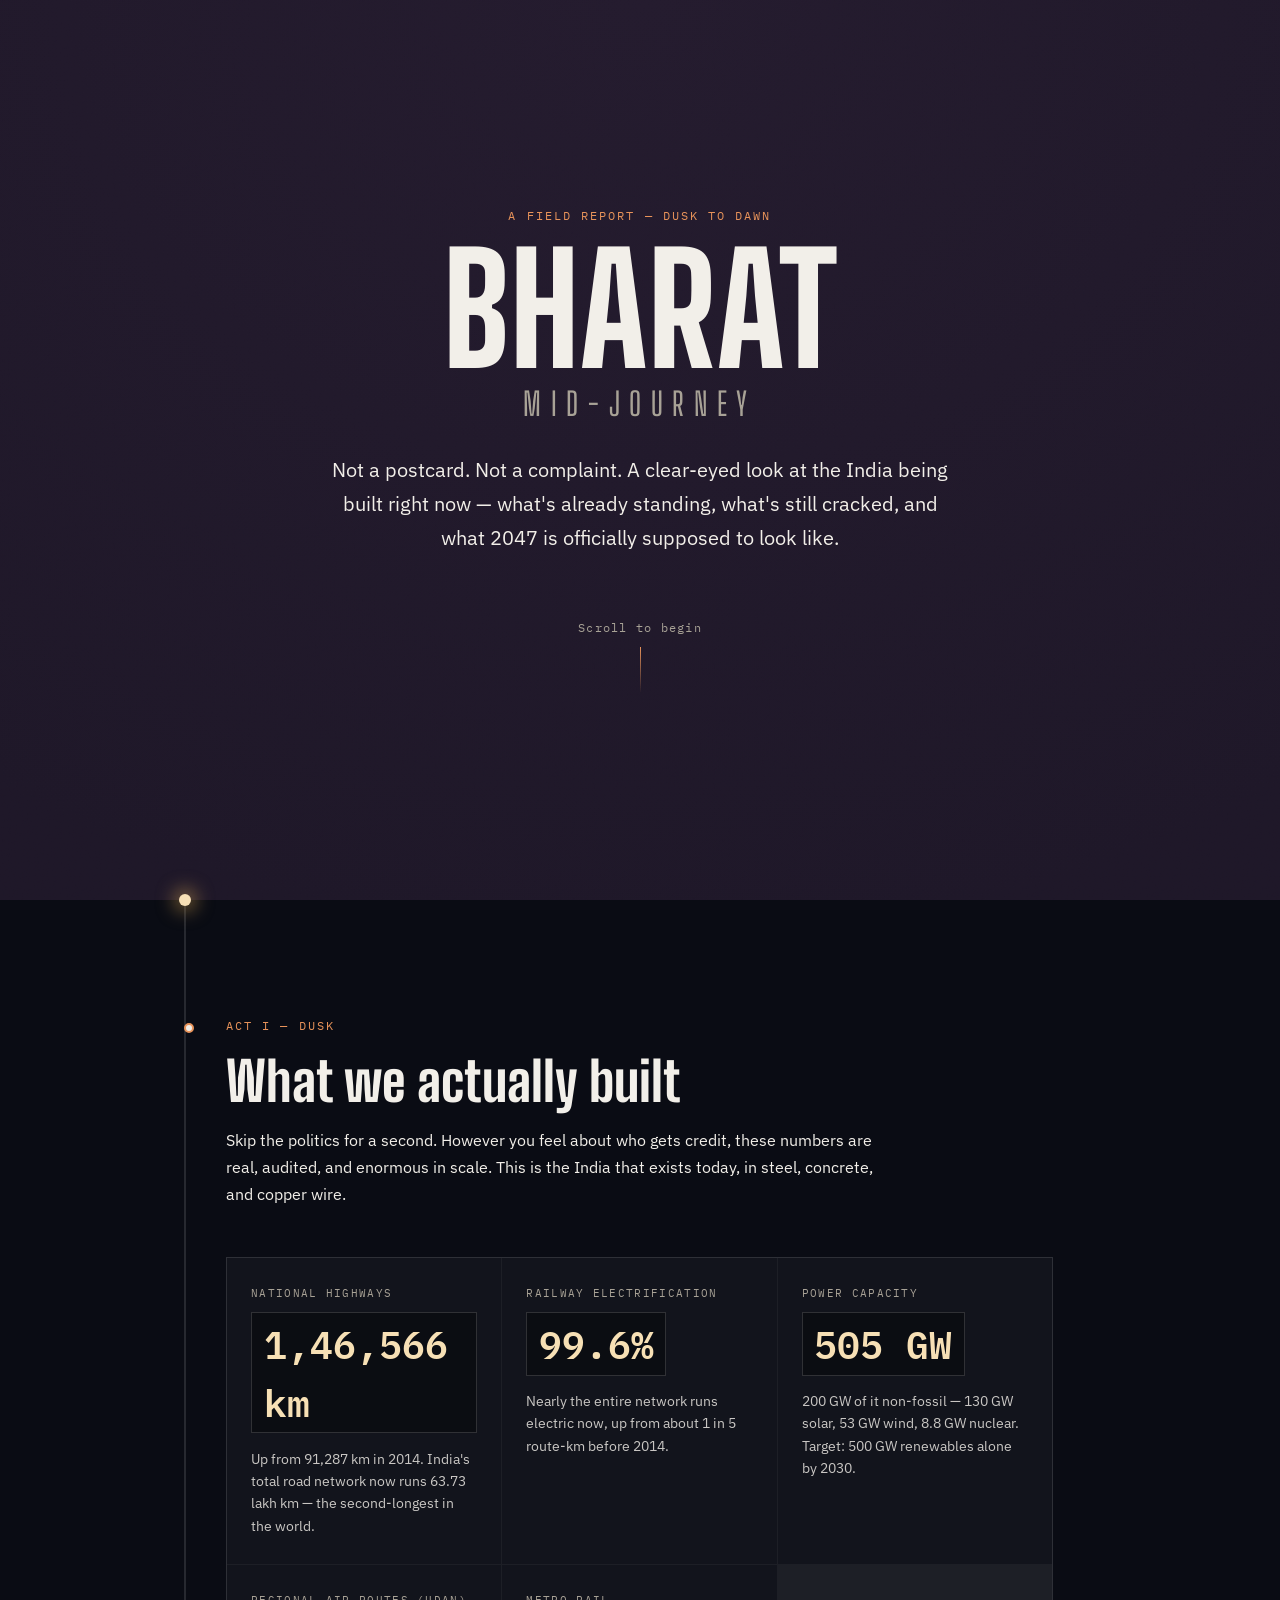
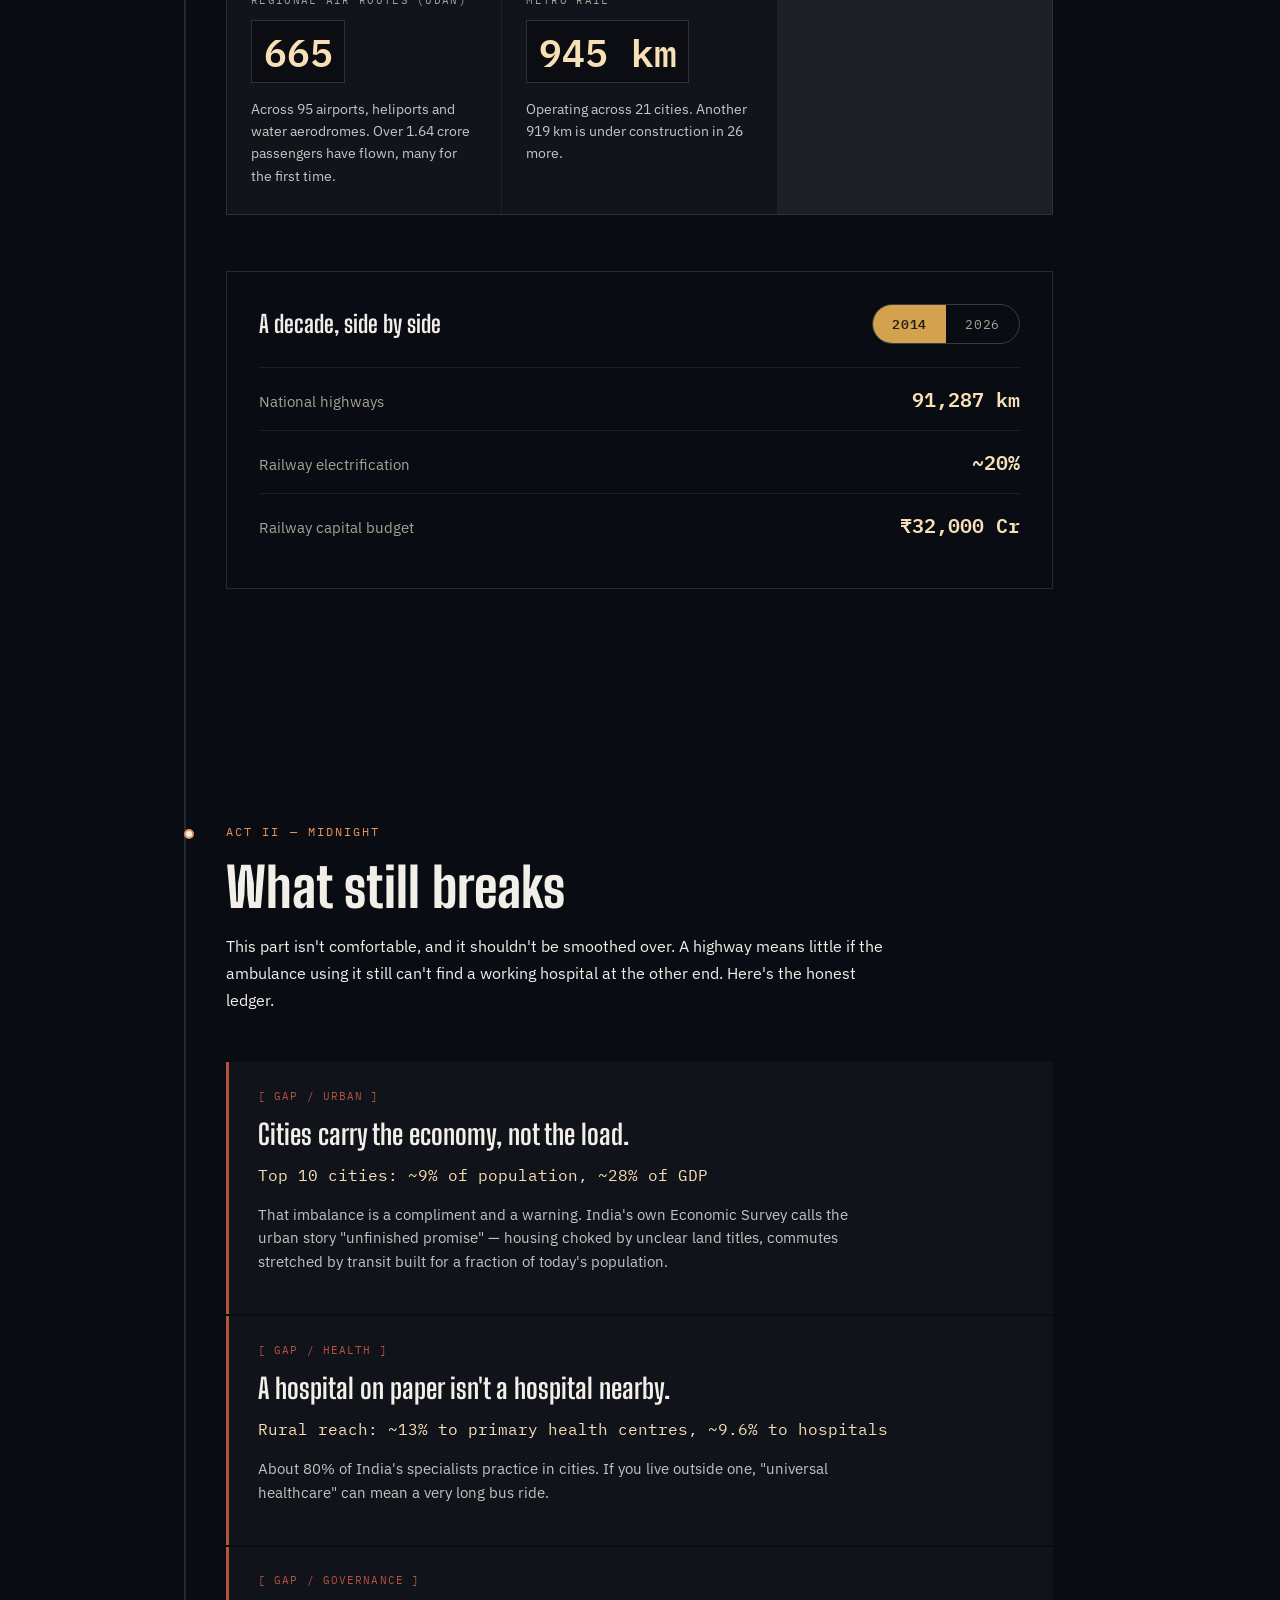
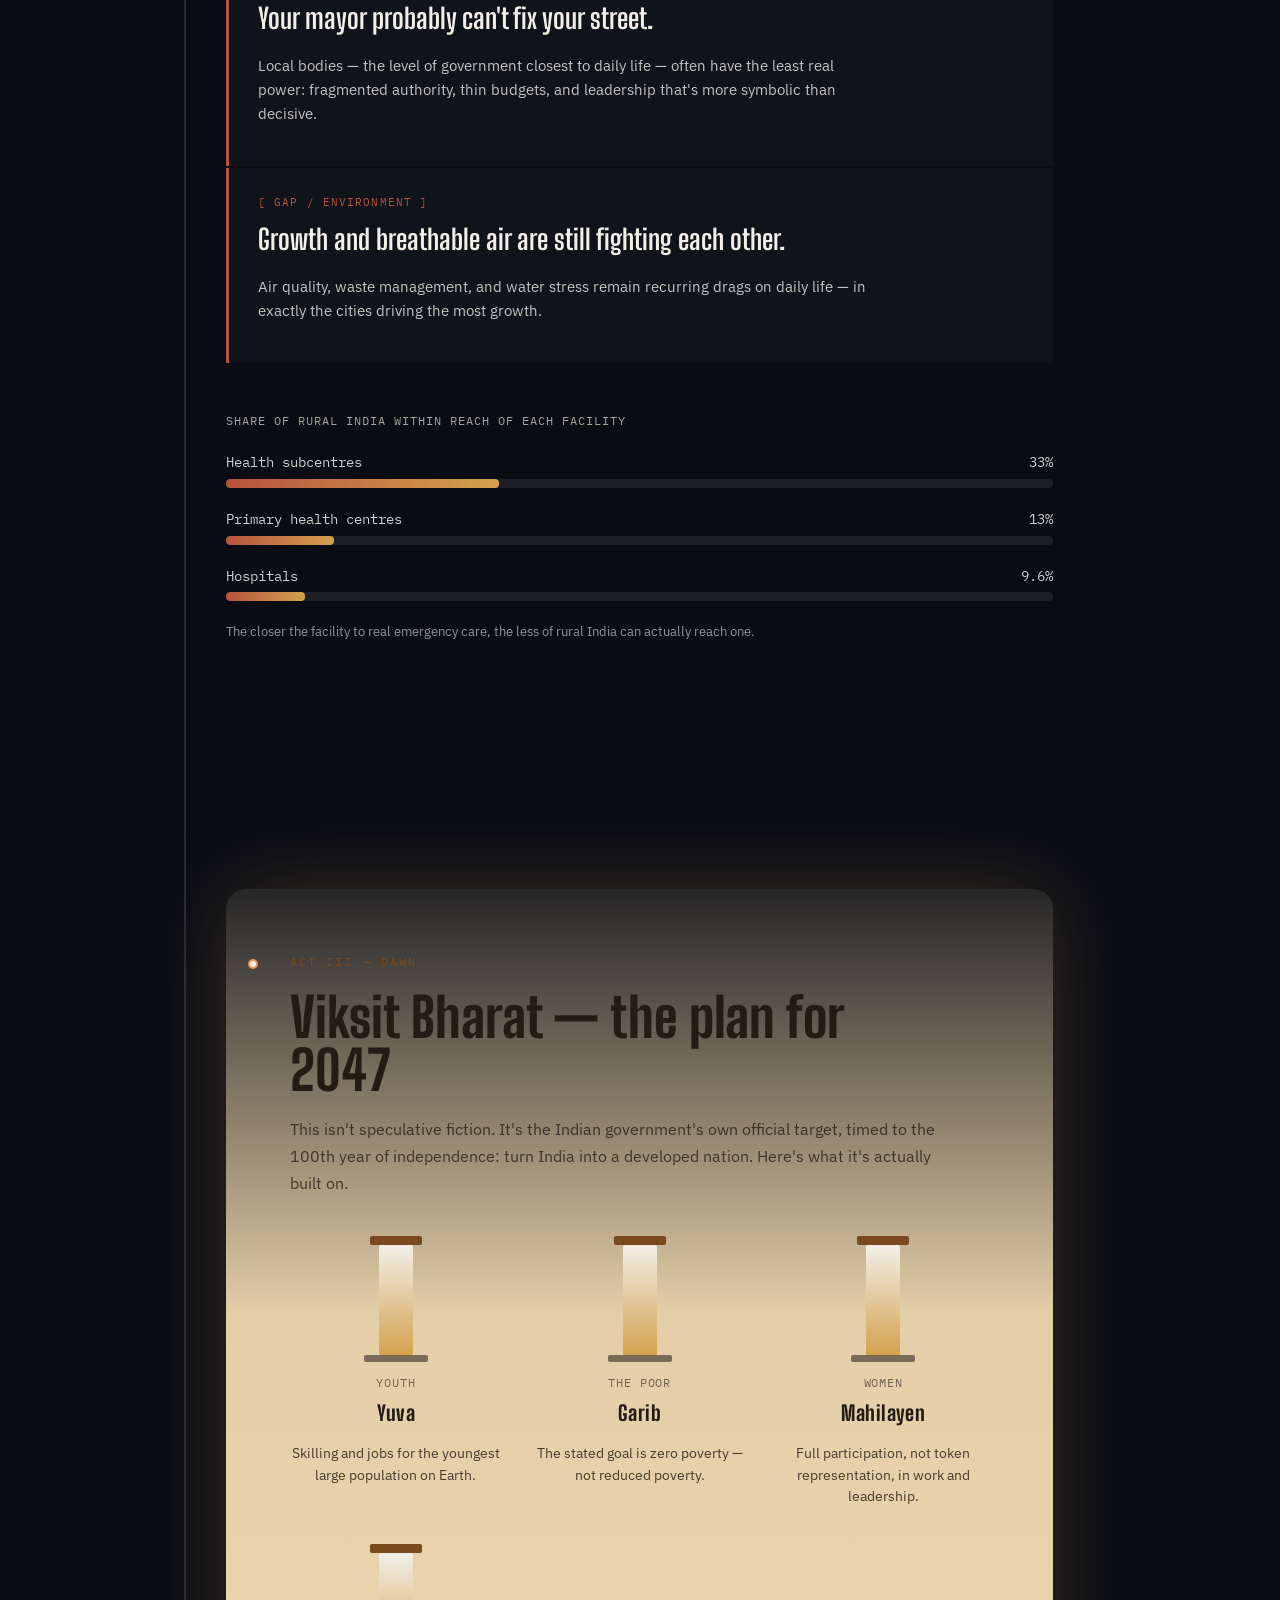
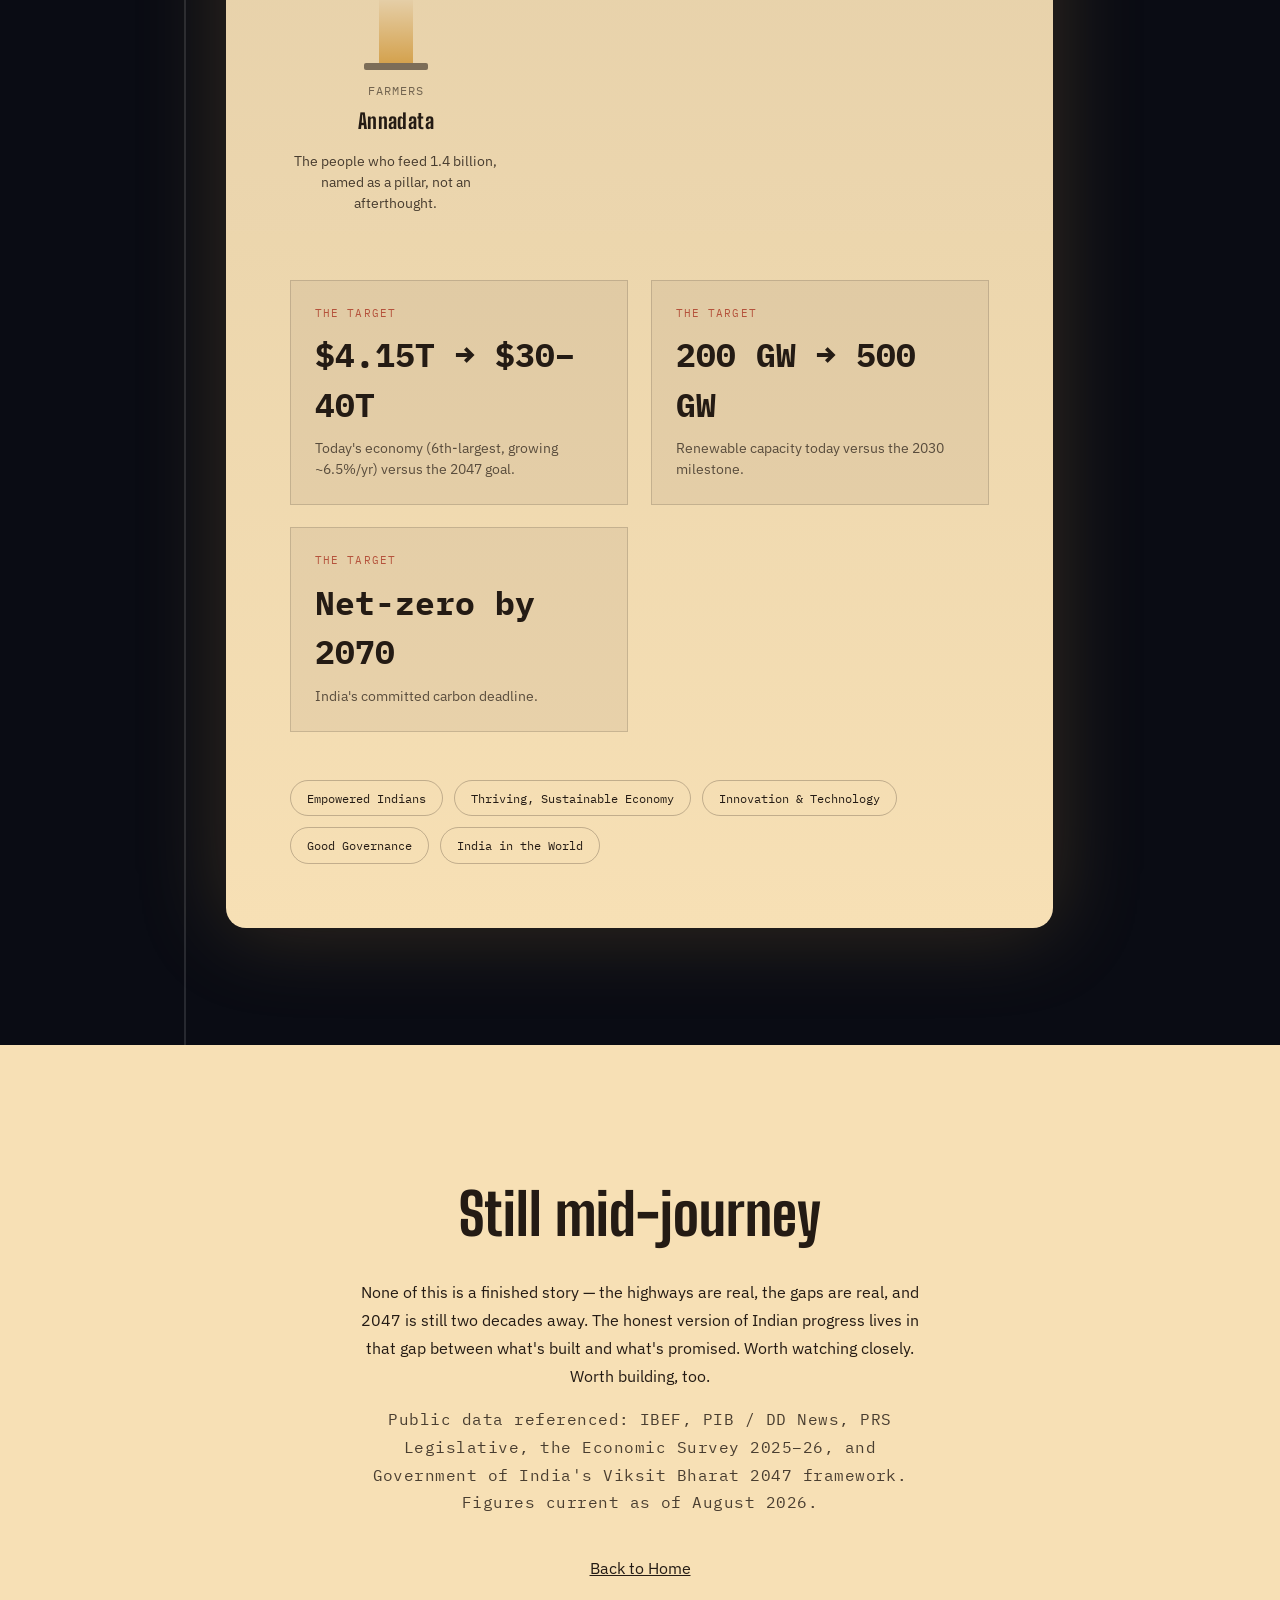
==== commit 15b6adbe: "Refactor footer in bharat-dusk-to-dawn.html Removed redundant footer elements and added a back to ho" ====
--- a/bharat-dusk-to-dawn.html
+++ b/bharat-dusk-to-dawn.html
@@ -365,22 +365,15 @@
   <h2 class="reveal">Still mid-journey</h2>
   <p class="reveal">None of this is a finished story — the highways are real, the gaps are real, and 2047 is still two decades away. The honest version of Indian progress lives in that gap between what's built and what's promised. Worth watching closely. Worth building, too.</p>
   <p class="source-note">Public data referenced: IBEF, PIB / DD News, PRS Legislative, the Economic Survey 2025–26, and Government of India's Viksit Bharat 2047 framework. Figures current as of August 2026.</p>
+   <br>
+
+        <a href="../index.html" class="button">
+            Back to Home
+        </a>
+
 </footer>
 
 <footer>
-
-<div class="container">
-
-<p>
-
-<a href="index.html" class="button">
-  India Reimagined
-
-</p>
-
-</div>
-
-</footer>
 
 <script>
 (function(){
